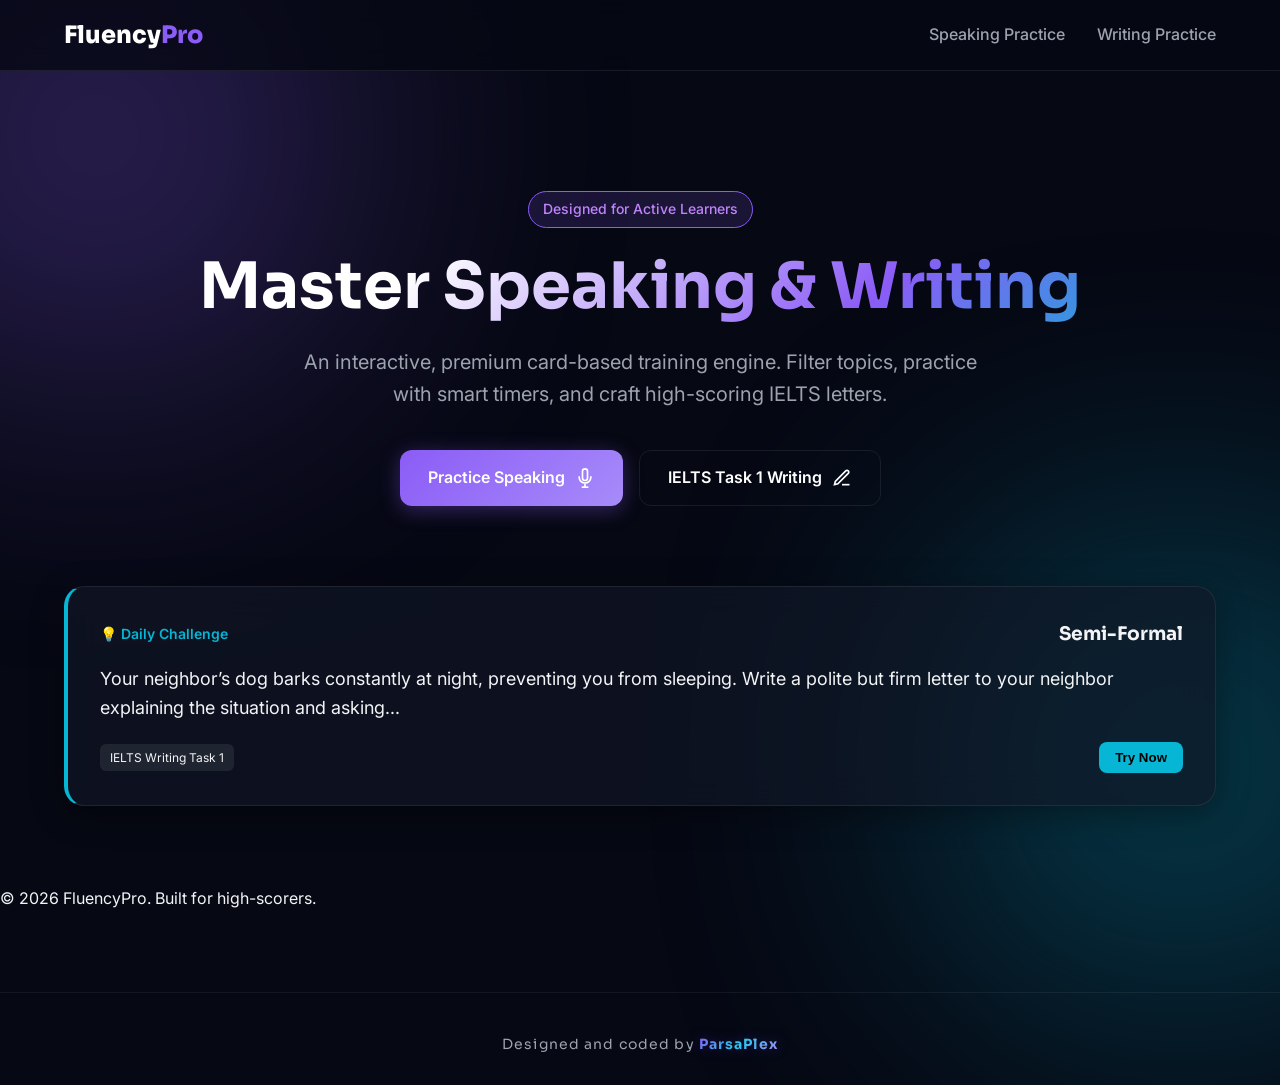
==== index.html @ 59a830e0 "Update index.html" ====
<!DOCTYPE html>
<html lang="en">
<head>
    <meta charset="UTF-8">
    <meta name="viewport" content="width=device-width, initial-scale=1.0">
    <meta name="description" content="Premium Speaking and Writing Practice platform for English learners.">
    <title>FluencyPro | Elevate Your English</title>
    
    <!-- CSS Link -->
    <link rel="stylesheet" href="css/style.css">
    
    <!-- Fonts Preload & Load for Performance (Lighthouse) -->
    <link rel="preconnect" href="https://fonts.googleapis.com">
    <link rel="preconnect" href="https://fonts.gstatic.com" crossorigin>
    <link href="https://fonts.googleapis.com/css2?family=Inter:wght@400;500;600&family=Sora:wght@600;700;800&display=swap" rel="stylesheet">
</head>
<body class="bg-galaxy">

    <!-- Global Glowing Accents for Visual Depth -->
    <div class="glow-orb orb-1"></div>
    <div class="glow-orb orb-2"></div>

    <header class="navbar">
        <div class="nav-container">
            <a href="index.html" class="logo">Fluency<span>Pro</span></a>
            <nav class="nav-links">
                <a href="speaking.html" class="nav-link">Speaking Practice</a>
                <a href="writing.html" class="nav-link">Writing Practice</a>
            </nav>
        </div>
    </header>

    <main class="hero-section">
        <div class="container text-center">
            <span class="badge">Designed for Active Learners</span>
            <h1 class="hero-title animate-gradient">Master Speaking & Writing</h1>
            <p class="hero-subtitle">
                An interactive, premium card-based training engine. Filter topics, practice with smart timers, and craft high-scoring IELTS letters.
            </p>
            
            <div class="hero-actions">
                <a href="speaking.html" class="btn btn-primary">
                    <span>Practice Speaking</span>
                    <svg width="20" height="20" viewBox="0 0 24 24" fill="none" stroke="currentColor" stroke-width="2"><path d="M12 1a3 3 0 0 0-3 3v8a3 3 0 0 0 6 0V4a3 3 0 0 0-3-3z"/><path d="M19 10v1a7 7 0 0 1-14 0v-1"/><line x1="12" y1="19" x2="12" y2="23"/><line x1="8" y1="23" x2="16" y2="23"/></svg>
                </a>
                <a href="writing.html" class="btn btn-secondary">
                    <span>IELTS Task 1 Writing</span>
                    <svg width="20" height="20" viewBox="0 0 24 24" fill="none" stroke="currentColor" stroke-width="2"><path d="M12 20h9"/><path d="M16.5 3.5a2.121 2.121 0 0 1 3 3L7 19l-4 1 1-4L16.5 3.5z"/></svg>
                </a>
            </div>
        </div>
    </main>

    <!-- Daily Interactive Widget -->
    <section class="container daily-widget-container">
        <div class="glass-card daily-challenge">
            <div class="daily-header">
                <div class="daily-badge">💡 Daily Challenge</div>
                <h3 id="daily-title">Generating your challenge...</h3>
            </div>
            <p id="daily-prompt" class="daily-text">Loading the prompt of the day...</p>
            <div class="daily-footer">
                <span id="daily-type" class="badge-type">Type</span>
                <button id="daily-btn" class="btn-sm">Try Now</button>
            </div>
        </div>
    </section>

    <footer class="footer">
        <p>&copy; 2026 FluencyPro. Built for high-scorers.</p>
    </footer>

    <!-- Script for Daily Challenge on Home -->
    <script src="js/data.js"></script>
    <script>
        document.addEventListener('DOMContentLoaded', () => {
            const speakingPrompts = practiceData.speaking;
            const writingPrompts = practiceData.writing;
            const allPrompts = [
                ...speakingPrompts.map(p => ({...p, target: 'speaking.html', label: 'Speaking Practice'})),
                ...writingPrompts.map(p => ({...p, target: 'writing.html', label: 'IELTS Writing Task 1', topic: p.type, prompt: p.situation}))
            ];
            
            // Deterministic random based on current date
            const dayIndex = new Date().getDate() % allPrompts.length;
            const daily = allPrompts[dayIndex];
            
            document.getElementById('daily-title').textContent = daily.topic;
            document.getElementById('daily-prompt').textContent = daily.prompt.substring(0, 160) + '...';
            document.getElementById('daily-type').textContent = daily.label;
            
                   document.getElementById('daily-btn').addEventListener('click', () => {
                window.location.href = daily.target;
            });
        });
    </script>

   <footer class="site-footer">
    <div class="footer-content">
        <div class="footer-divider"></div>
        <p class="footer-credit">
            Designed and coded by <span class="premium-name">ParsaPlex</span>
        </div>
    </div>
</footer>
</body>
</html>
---- css/style.css ----
/* --- Core Reset & Variables --- */
:root {
    --bg-main: #060813;
    --card-bg: rgba(17, 24, 39, 0.65);
    --border-glass: rgba(255, 255, 255, 0.08);
    --primary: #8b5cf6;
    --primary-glow: rgba(139, 92, 246, 0.35);
    --secondary: #06b6d4;
    --secondary-glow: rgba(6, 182, 212, 0.35);
    --text-main: #f3f4f6;
    --text-muted: #9ca3af;
    --green: #10b981;
    --red: #ef4444;
    --transition: all 0.3s cubic-bezier(0.4, 0, 0.2, 1);
}

* {
    box-sizing: border-box;
    margin: 0;
    padding: 0;
}

body {
    background-color: var(--bg-main);
    color: var(--text-main);
    font-family: 'Inter', sans-serif;
    line-height: 1.6;
    overflow-x: hidden;
}

/* --- Galaxy Ambient Lights --- */
.bg-galaxy {
    position: relative;
    min-height: 100vh;
}

.glow-orb {
    position: fixed;
    border-radius: 50%;
    filter: blur(140px);
    z-index: -1;
    pointer-events: none;
    opacity: 0.4;
}

.orb-1 {
    width: 450px;
    height: 450px;
    background: var(--primary);
    top: -10%;
    left: -10%;
}

.orb-2 {
    width: 450px;
    height: 450px;
    background: var(--secondary);
    bottom: -10%;
    right: -10%;
}

/* --- Typography Helpers --- */
h1, h2, h3, h4 {
    font-family: 'Sora', sans-serif;
    font-weight: 700;
}

.animate-gradient {
    background: linear-gradient(135deg, #fff 30%, var(--primary) 70%, var(--secondary) 100%);
    -webkit-background-clip: text;
    -webkit-text-fill-color: transparent;
    background-clip: text;
}

/* --- Glassmorphism UI --- */
.glass-card {
    background: var(--card-bg);
    backdrop-filter: blur(16px);
    -webkit-backdrop-filter: blur(16px);
    border: 1px solid var(--border-glass);
    border-radius: 20px;
    box-shadow: 0 8px 32px 0 rgba(0, 0, 0, 0.37);
}

.container {
    max-width: 1200px;
    margin: 0 auto;
    padding: 0 24px;
}

/* --- Navigation Bar --- */
.navbar {
    background: rgba(6, 8, 19, 0.8);
    backdrop-filter: blur(12px);
    border-bottom: 1px solid var(--border-glass);
    position: sticky;
    top: 0;
    z-index: 100;
}

.nav-container {
    display: flex;
    justify-content: space-between;
    align-items: center;
    max-width: 1200px;
    margin: 0 auto;
    padding: 16px 24px;
}

.logo {
    font-family: 'Sora', sans-serif;
    font-size: 24px;
    font-weight: 800;
    text-decoration: none;
    color: #fff;
}

.logo span {
    color: var(--primary);
}

.nav-links a {
    text-decoration: none;
    color: var(--text-muted);
    margin-left: 28px;
    font-weight: 500;
    transition: var(--transition);
}

.nav-links a:hover, .nav-links a.active {
    color: #fff;
    text-shadow: 0 0 10px var(--primary-glow);
}

/* --- Hero Section --- */
.hero-section {
    padding: 120px 0 80px 0;
    text-align: center;
}

.badge {
    background: rgba(139, 92, 246, 0.15);
    border: 1px solid var(--primary);
    color: #c084fc;
    padding: 6px 14px;
    border-radius: 99px;
    font-size: 14px;
    font-weight: 500;
    display: inline-block;
    margin-bottom: 24px;
}

.hero-title {
    font-size: 64px;
    line-height: 1.1;
    margin-bottom: 24px;
}

.hero-subtitle {
    font-size: 20px;
    color: var(--text-muted);
    max-width: 700px;
    margin: 0 auto 40px auto;
}

.hero-actions {
    display: flex;
    gap: 16px;
    justify-content: center;
}

/* --- Buttons --- */
.btn {
    display: inline-flex;
    align-items: center;
    gap: 10px;
    padding: 14px 28px;
    border-radius: 12px;
    font-weight: 600;
    text-decoration: none;
    cursor: pointer;
    transition: var(--transition);
}

.btn-primary {
    background: linear-gradient(135deg, var(--primary), #a78bfa);
    color: #fff;
    box-shadow: 0 4px 20px var(--primary-glow);
}

.btn-primary:hover {
    transform: translateY(-2px);
    box-shadow: 0 6px 24px var(--primary-glow);
}

.btn-secondary {
    background: transparent;
    color: #fff;
    border: 1px solid var(--border-glass);
}

.btn-secondary:hover {
    background: rgba(255, 255, 255, 0.05);
    transform: translateY(-2px);
}

/* --- Daily Widget --- */
.daily-widget-container {
    margin-bottom: 80px;
}

.daily-challenge {
    padding: 32px;
    border-left: 4px solid var(--secondary);
}

.daily-header {
    display: flex;
    justify-content: space-between;
    align-items: center;
    margin-bottom: 16px;
}

.daily-badge {
    font-size: 14px;
    color: var(--secondary);
    font-weight: 600;
}

.daily-text {
    font-size: 18px;
    margin-bottom: 20px;
}

.daily-footer {
    display: flex;
    justify-content: space-between;
    align-items: center;
}

.badge-type {
    background: rgba(255, 255, 255, 0.08);
    padding: 4px 10px;
    border-radius: 6px;
    font-size: 12px;
}

.btn-sm {
    background: var(--secondary);
    border: none;
    color: #000;
    font-weight: 600;
    padding: 8px 16px;
    border-radius: 8px;
    cursor: pointer;
    transition: var(--transition);
}

.btn-sm:hover {
    opacity: 0.9;
}

/* --- Inner Page Header --- */
.page-header {
    margin-top: 40px;
    margin-bottom: 32px;
}

.page-header h1 {
    font-size: 36px;
    margin-bottom: 8px;
}

.page-header p {
    color: var(--text-muted);
}

/* --- Interactive Filter Panel --- */
.filter-panel {
    display: flex;
    justify-content: space-between;
    gap: 16px;
    padding: 16px 24px;
    margin-bottom: 32px;
}

.search-box {
    flex-grow: 1;
}

.search-box input {
    width: 100%;
    background: rgba(255, 255, 255, 0.05);
    border: 1px solid var(--border-glass);
    padding: 12px 16px;
    border-radius: 10px;
    color: #fff;
    font-size: 15px;
    outline: none;
    transition: var(--transition);
}

.search-box input:focus {
    border-color: var(--primary);
    box-shadow: 0 0 10px var(--primary-glow);
}

.filter-selectors {
    display: flex;
    gap: 12px;
}

.filter-panel select, .filter-selectors select {
    background: rgba(255, 255, 255, 0.05);
    border: 1px solid var(--border-glass);
    color: #fff;
    padding: 12px 16px;
    border-radius: 10px;
    outline: none;
    cursor: pointer;
    font-size: 15px;
}

/* --- Practice Cards Grid & Wow Interactions --- */
.cards-grid {
    display: grid;
    grid-template-columns: repeat(auto-fill, minmax(320px, 1fr));
    gap: 24px;
    padding-bottom: 60px;
}

.practice-card {
    position: relative;
    padding: 24px;
    cursor: pointer;
    transition: var(--transition);
    overflow: hidden;
}

.practice-card::before {
    content: '';
    position: absolute;
    top: 0; left: 0; width: 100%; height: 100%;
    background: linear-gradient(135deg, var(--primary-glow), transparent);
    opacity: 0;
    transition: var(--transition);
}

.practice-card:hover {
    transform: translateY(-6px);
    border-color: rgba(139, 92, 246, 0.4);
    box-shadow: 0 12px 40px rgba(139, 92, 246, 0.15);
}

.practice-card:hover::before {
    opacity: 1;
}

.card-header {
    display: flex;
    justify-content: space-between;
    align-items: center;
    margin-bottom: 16px;
    position: relative;
    z-index: 2;
}

.card-topic {
    font-size: 13px;
    font-weight: 600;
    color: var(--secondary);
    letter-spacing: 0.05em;
    text-transform: uppercase;
}

.card-level {
    font-size: 12px;
    background: rgba(255, 255, 255, 0.08);
    padding: 2px 8px;
    border-radius: 4px;
    color: var(--text-muted);
}

.practice-card h3 {
    font-size: 20px;
    margin-bottom: 12px;
    position: relative;
    z-index: 2;
}

.practice-card p {
    color: var(--text-muted);
    font-size: 14px;
    line-height: 1.6;
    position: relative;
    z-index: 2;
}

/* --- Modal Overlay & Content --- */
.modal-overlay {
    position: fixed;
    top: 0; left: 0; width: 100%; height: 100%;
    background: rgba(3, 4, 10, 0.85);
    backdrop-filter: blur(8px);
    z-index: 1000;
    display: flex;
    justify-content: center;
    align-items: center;
    opacity: 0;
    pointer-events: none;
    transition: opacity 0.3s ease;
}

.modal-overlay.active {
    opacity: 1;
    pointer-events: auto;
}

.modal-content {
    width: 90%;
    max-width: 720px;
    padding: 40px;
    position: relative;
    transform: translateY(20px);
    transition: transform 0.3s ease;
}

.modal-overlay.active .modal-content {
    transform: translateY(0);
}

.modal-close-btn {
    position: absolute;
    top: 20px; right: 20px;
    background: none;
    border: none;
    color: var(--text-muted);
    font-size: 32px;
    cursor: pointer;
    transition: var(--transition);
}

.modal-close-btn:hover {
    color: #fff;
}

.modal-badge {
    display: inline-block;
    color: var(--secondary);
    font-weight: 600;
    text-transform: uppercase;
    font-size: 12px;
    margin-bottom: 8px;
}

.modal-content h2 {
    font-size: 28px;
    margin-bottom: 24px;
}

.prompt-highlight {
    background: rgba(255, 255, 255, 0.03);
    border: 1px solid var(--border-glass);
    padding: 16px;
    border-radius: 12px;
    margin-bottom: 24px;
    font-size: 16px;
}

.modal-grid-info {
    display: grid;
    grid-template-columns: 1.2fr 0.8fr;
    gap: 24px;
}

.vocab-list {
    list-style: none;
    margin-top: 12px;
}

.vocab-list li {
    padding: 6px 0;
    border-bottom: 1px solid rgba(255, 255, 255, 0.04);
    font-size: 14px;
    color: var(--text-muted);
}

/* --- Speech Timer Widget --- */
.timer-widget {
    background: rgba(0, 0, 0, 0.2);
    border: 1px solid var(--border-glass);
    border-radius: 14px;
    padding: 20px;
    text-align: center;
}

.timer-display {
    font-size: 36px;
    font-weight: 700;
    color: #fff;
    margin: 16px 0 8px 0;
}

.timer-progress-bar {
    width: 100%;
    height: 6px;
    background: rgba(255, 255, 255, 0.08);
    border-radius: 3px;
    overflow: hidden;
    margin-bottom: 20px;
}

.timer-progress {
    width: 100%;
    height: 100%;
    background: var(--primary);
    transition: width 1s linear;
}

.timer-controls {
    display: flex;
    gap: 10px;
}

.btn-timer {
    flex-grow: 1;
    background: var(--primary);
    border: none;
    color: #fff;
    padding: 10px;
    border-radius: 8px;
    font-weight: 600;
    cursor: pointer;
    transition: var(--transition);
}

.btn-timer:hover {
    opacity: 0.9;
}

.btn-timer.sec {
    background: rgba(255, 255, 255, 0.08);
}

/* --- Writing Layout Simulator --- */
.writing-layout {
    display: grid;
    grid-template-columns: 350px 1fr;
    gap: 32px;
    margin-top: 24px;
}

.prompts-list {
    display: flex;
    flex-direction: column;
    gap: 12px;
    margin-top: 16px;
}

.prompt-list-item {
    padding: 16px;
    cursor: pointer;
    transition: var(--transition);
}

.prompt-list-item:hover, .prompt-list-item.active {
    border-color: var(--primary);
    background: rgba(139, 92, 246, 0.08);
}

.prompt-list-item h4 {
    font-size: 15px;
    margin-bottom: 4px;
}

.prompt-list-item span {
    font-size: 11px;
    color: var(--secondary);
    text-transform: uppercase;
}

.writing-workspace {
    padding: 32px;
    display: flex;
    flex-direction: column;
    gap: 20px;
}

.workspace-header {
    display: flex;
    justify-content: space-between;
    align-items: center;
}

.writing-timer {
    display: flex;
    align-items: center;
    gap: 10px;
    font-size: 20px;
    font-weight: 600;
}

#writingTimerDisplay {
    background: rgba(255, 255, 255, 0.08);
    padding: 4px 12px;
    border-radius: 6px;
}

.prompt-detail-box {
    background: rgba(255, 255, 255, 0.02);
    border: 1px solid var(--border-glass);
    padding: 20px;
    border-radius: 12px;
}

.text-editor-container {
    display: flex;
    flex-direction: column;
    gap: 16px;
}

#writingTextarea {
    width: 100%;
    height: 350px;
    background: rgba(0, 0, 0, 0.2);
    border: 1px solid var(--border-glass);
    border-radius: 12px;
    padding: 20px;
    color: #fff;
    font-family: inherit;
    font-size: 16px;
    line-height: 1.7;
    resize: none;
    outline: none;
    transition: var(--transition);
}

#writingTextarea:focus {
    border-color: var(--primary);
    box-shadow: 0 0 15px rgba(139, 92, 246, 0.15);
}

.editor-stats {
    display: flex;
    justify-content: space-between;
    align-items: center;
}

.stat-pill {
    background: rgba(255, 255, 255, 0.05);
    padding: 6px 14px;
    border-radius: 6px;
    font-size: 14px;
}

/* --- Responsive Adaptability --- */
@media (max-width: 968px) {
    .writing-layout {
        grid-template-columns: 1fr;
    }
    .modal-grid-info {
        grid-template-columns: 1fr;
    }
}

@media (max-width: 768px) {
    .hero-title {
        font-size: 42px;
    }
    .navbar .nav-container {
        padding: 16px;
    }
    .filter-panel {
        flex-direction: column;
    }
}
/* --- Footer --- */

.site-footer {
    text-align: center;
    padding: 40px 20px 30px;
    margin-top: 80px;
    border-top: 1px solid rgba(255,255,255,0.06);
}

.footer-credit {
    font-family: 'Sora', sans-serif;
    font-size: 14px;
    letter-spacing: 0.08em;
    color: #9ca3af;
}

.footer-credit span {

    background: linear-gradient(
        135deg,
        #8b5cf6,
        #22d3ee,
        #a78bfa
    );

    -webkit-background-clip: text;
    -webkit-text-fill-color: transparent;
    background-clip: text;

    font-weight: 700;
    text-shadow: 0 0 14px rgba(139,92,246,0.35);
}
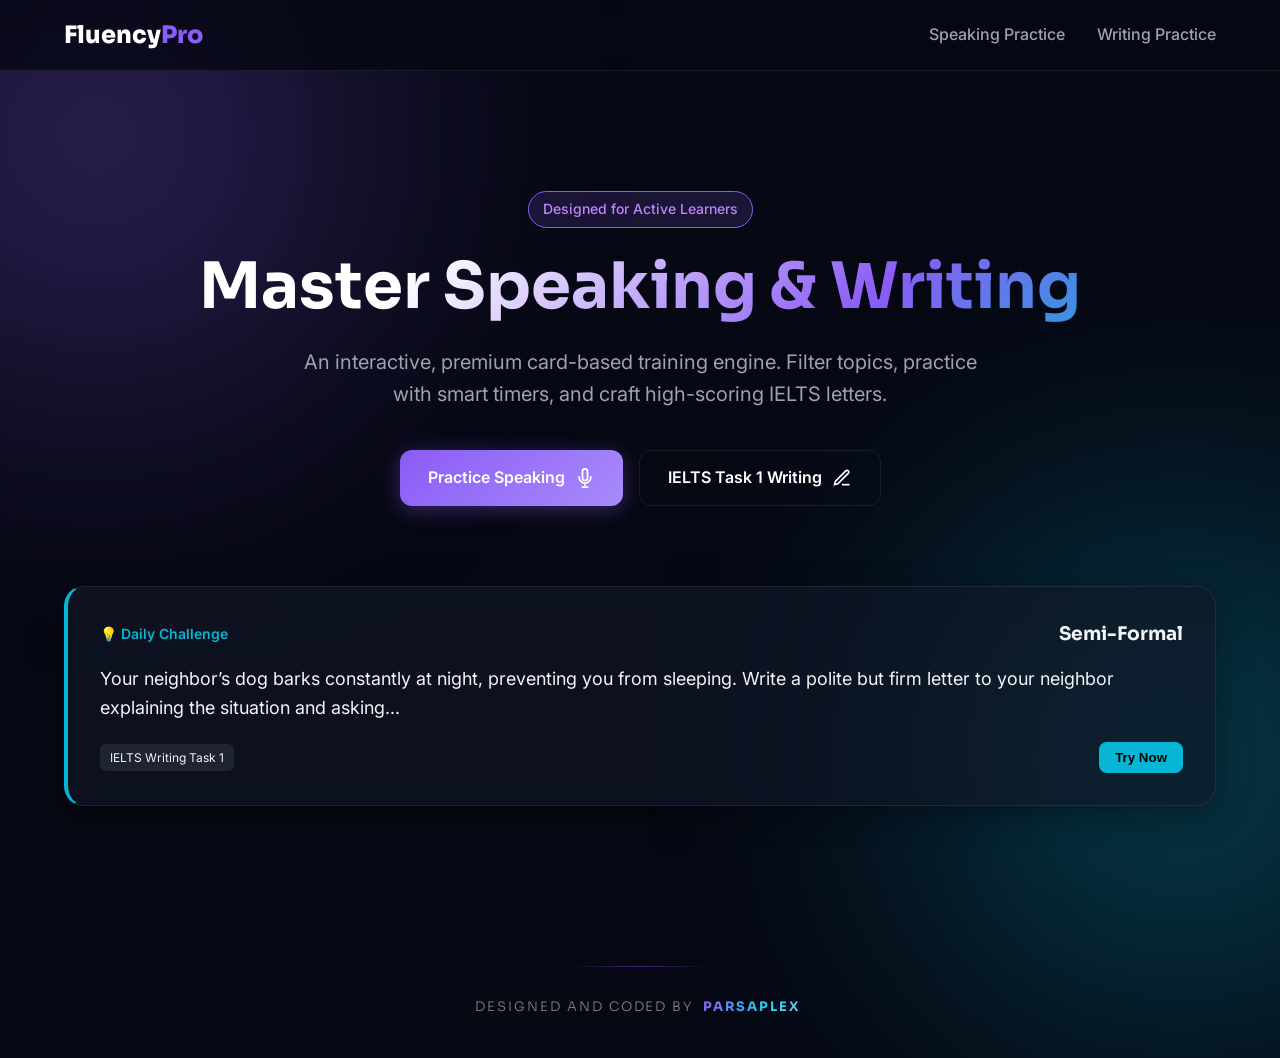
==== commit f98ace77: "Update index.html" ====
--- a/index.html
+++ b/index.html
@@ -66,10 +66,6 @@
         </div>
     </section>
 
-    <footer class="footer">
-        <p>&copy; 2026 FluencyPro. Built for high-scorers.</p>
-    </footer>
-
     <!-- Script for Daily Challenge on Home -->
     <script src="js/data.js"></script>
     <script>
--- a/css/style.css
+++ b/css/style.css
@@ -674,35 +674,92 @@
         flex-direction: column;
     }
 }
-/* --- Footer --- */
-
+
+/* --- Ultra-Premium Footer By ParsaPlex --- */
 .site-footer {
-    text-align: center;
-    padding: 40px 20px 30px;
-    margin-top: 80px;
-    border-top: 1px solid rgba(255,255,255,0.06);
+    width: 100%;
+    padding: 60px 20px 40px;
+    margin-top: 100px;
+    position: relative;
+    overflow: hidden;
+}
+
+.footer-content {
+    max-width: 1200px;
+    margin: 0 auto;
+    display: flex;
+    flex-direction: column;
+    align-items: center;
+    gap: 20px;
+}
+
+
+.footer-divider {
+    width: 150px;
+    height: 1px;
+    background: linear-gradient(90deg, transparent, rgba(124, 58, 237, 0.5), transparent);
+    margin-bottom: 10px;
 }
 
 .footer-credit {
     font-family: 'Sora', sans-serif;
-    font-size: 14px;
-    letter-spacing: 0.08em;
-    color: #9ca3af;
-}
-
-.footer-credit span {
-
+    font-size: 13px;
+    font-weight: 300;
+    letter-spacing: 0.15em;
+    text-transform: uppercase;
+    color: rgba(255, 255, 255, 0.5);
+    transition: all 0.4s ease;
+    cursor: default;
+}
+
+
+.premium-name {
+    font-weight: 700;
+    position: relative;
+    display: inline-block;
+    padding: 0 5px;
+    /* گرادینت متحرک روی متن */
     background: linear-gradient(
-        135deg,
-        #8b5cf6,
-        #22d3ee,
-        #a78bfa
+        to right, 
+        #8b5cf6, 
+        #22d3ee, 
+        #d8b4fe, 
+        #8b5cf6
     );
-
+    background-size: 200% auto;
     -webkit-background-clip: text;
     -webkit-text-fill-color: transparent;
-    background-clip: text;
-
-    font-weight: 700;
-    text-shadow: 0 0 14px rgba(139,92,246,0.35);
-}
+    animation: shineText 3s linear infinite;
+}
+
+
+.premium-name::after {
+    content: '';
+    position: absolute;
+    bottom: -2px;
+    left: 0;
+    width: 100%;
+    height: 1px;
+    background: linear-gradient(90deg, #8b5cf6, #22d3ee);
+    box-shadow: 0 0 15px rgba(34, 211, 238, 0.8);
+    transform: scaleX(0);
+    transform-origin: right;
+    transition: transform 0.5s cubic-bezier(0.19, 1, 0.22, 1);
+}
+
+
+.footer-credit:hover {
+    color: rgba(255, 255, 255, 0.9);
+}
+
+.footer-credit:hover .premium-name::after {
+    transform: scaleX(1);
+    transform-origin: left;
+}
+
+
+@keyframes shineText {
+    to {
+        background-position: 200% center;
+    }
+}
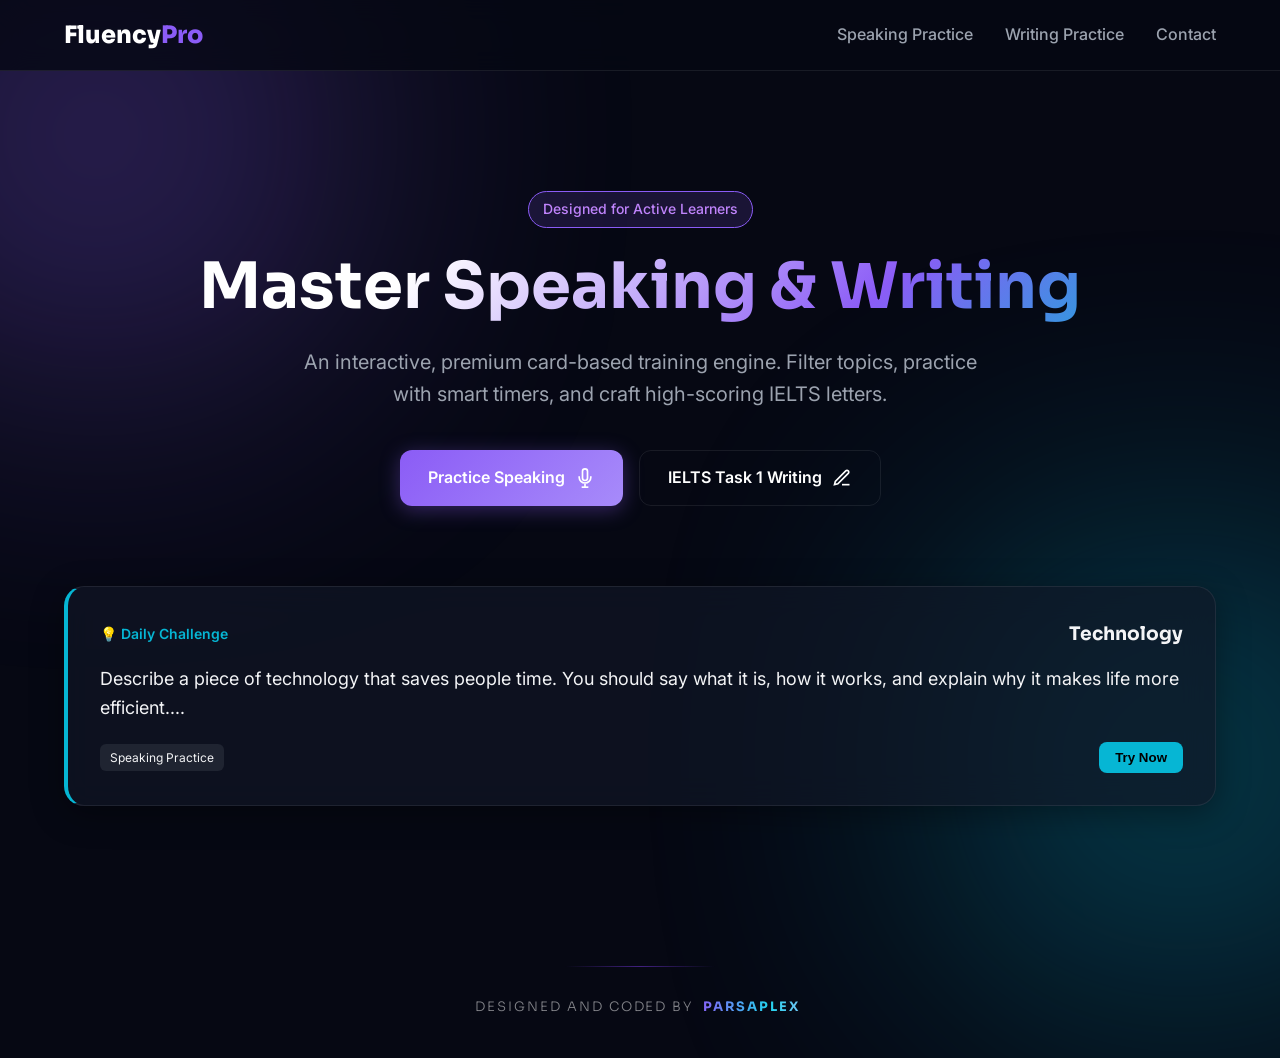
==== commit 5c2dfcfa: "Update index.html" ====
--- a/index.html
+++ b/index.html
@@ -26,6 +26,7 @@
             <nav class="nav-links">
                 <a href="speaking.html" class="nav-link">Speaking Practice</a>
                 <a href="writing.html" class="nav-link">Writing Practice</a>
+                <a href="https://t.me/ParsaPlex" target="_blank" class="contact-btn">Contact</a>
             </nav>
         </div>
     </header>
--- a/css/style.css
+++ b/css/style.css
@@ -652,6 +652,44 @@
     border-radius: 6px;
     font-size: 14px;
 }
+
+
+
+/* =========================================
+   PARSA'S MODERN FILTERS (PREMIUM LOOK)
+   ========================================= */
+
+.filter-panel select,
+.filter-selectors select {
+
+    background: rgba(255,255,255,0.05);
+    border: 1px solid var(--border-glass);
+    color: #ffffff;
+    padding: 12px 18px;
+    border-radius: 10px;
+    outline: none;
+    cursor: pointer;
+    font-size: 15px;
+
+    appearance: none;
+    -webkit-appearance: none;
+
+    background-image: url("data:image/svg+xml,%3Csvg xmlns='http://www.w3.org/2000/svg' fill='none' viewBox='0 0 24 24' stroke='%2306b6d4'%3E%3Cpath stroke-linecap='round' stroke-linejoin='round' stroke-width='2' d='M19 9l-7 7-7-7'%3E%3C/path%3E%3C/svg%3E");
+
+    background-repeat: no-repeat;
+    background-position: right 12px center;
+    background-size: 16px;
+
+    padding-right: 40px;
+}
+
+/* dropdown options */
+.filter-panel select option,
+.filter-selectors select option {
+    background: #0b1020;
+    color: #ffffff;
+}
+
 
 /* --- Responsive Adaptability --- */
 @media (max-width: 968px) {
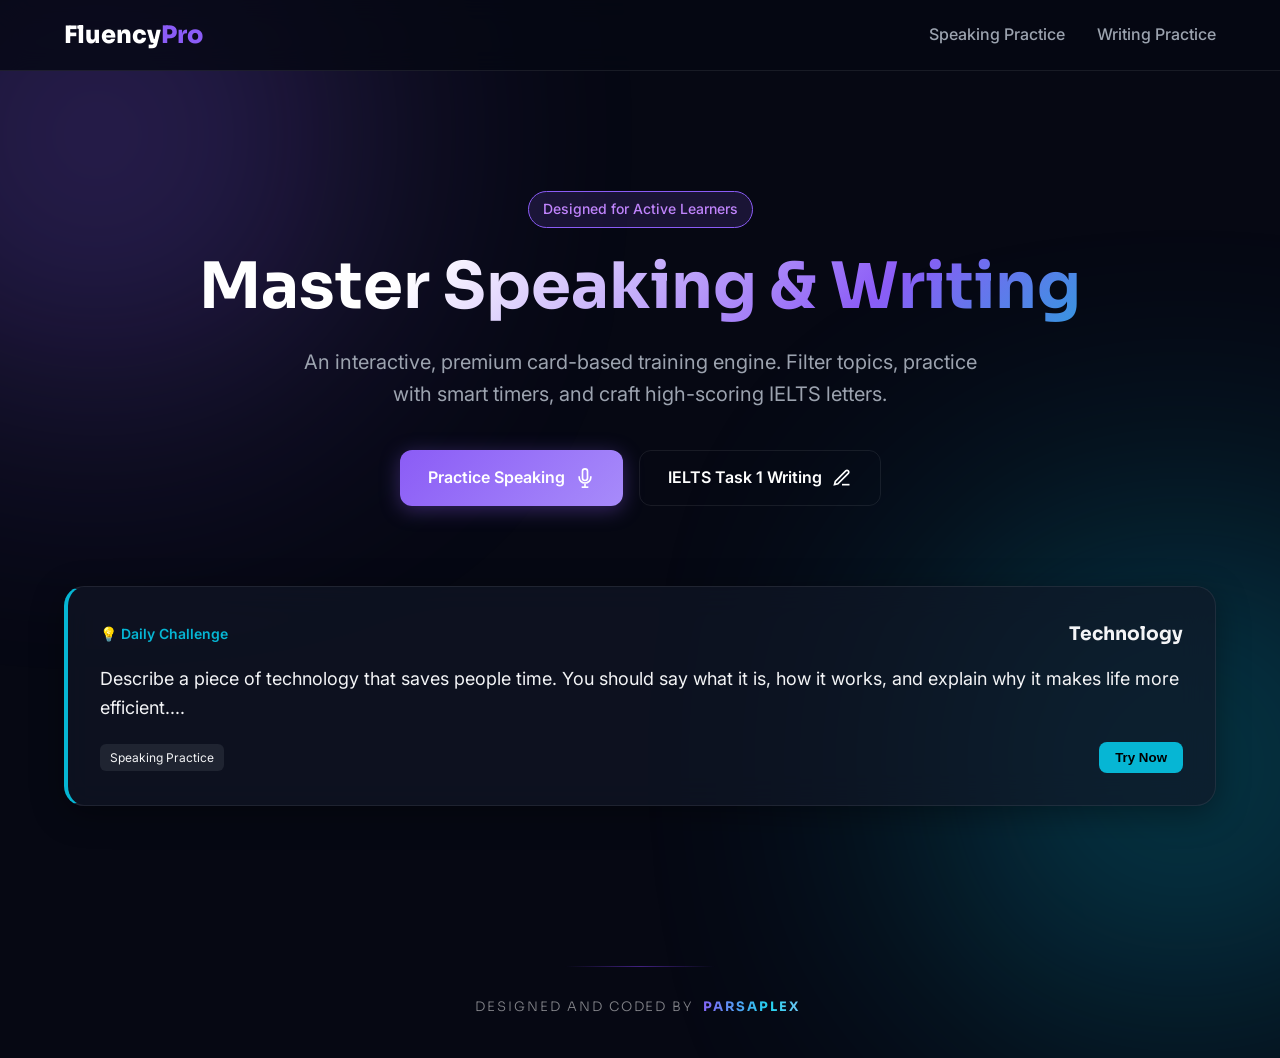
==== commit 9ba8e805: "Update index.html" ====
--- a/index.html
+++ b/index.html
@@ -26,7 +26,6 @@
             <nav class="nav-links">
                 <a href="speaking.html" class="nav-link">Speaking Practice</a>
                 <a href="writing.html" class="nav-link">Writing Practice</a>
-                <a href="https://t.me/ParsaPlex" target="_blank" class="contact-btn">Contact</a>
             </nav>
         </div>
     </header>
--- a/css/style.css
+++ b/css/style.css
@@ -795,6 +795,27 @@
     transform-origin: left;
 }
 
+/* Contact Button */
+.contact-btn {
+    display: inline-flex;
+    align-items: center;
+    justify-content: center;
+    padding: 10px 18px;
+    border-radius: 999px;
+    background: linear-gradient(135deg, #229ED9, #0088cc);
+    color: #ffffff !important;
+    text-decoration: none;
+    font-weight: 600;
+    font-size: 0.95rem;
+    transition: all 0.25s ease;
+    box-shadow: 0 8px 20px rgba(0, 136, 204, 0.25);
+}
+
+.contact-btn:hover {
+    transform: translateY(-2px);
+    box-shadow: 0 12px 28px rgba(0, 136, 204, 0.35);
+    background: linear-gradient(135deg, #2AABEE, #0088cc);
+}
 
 @keyframes shineText {
     to {
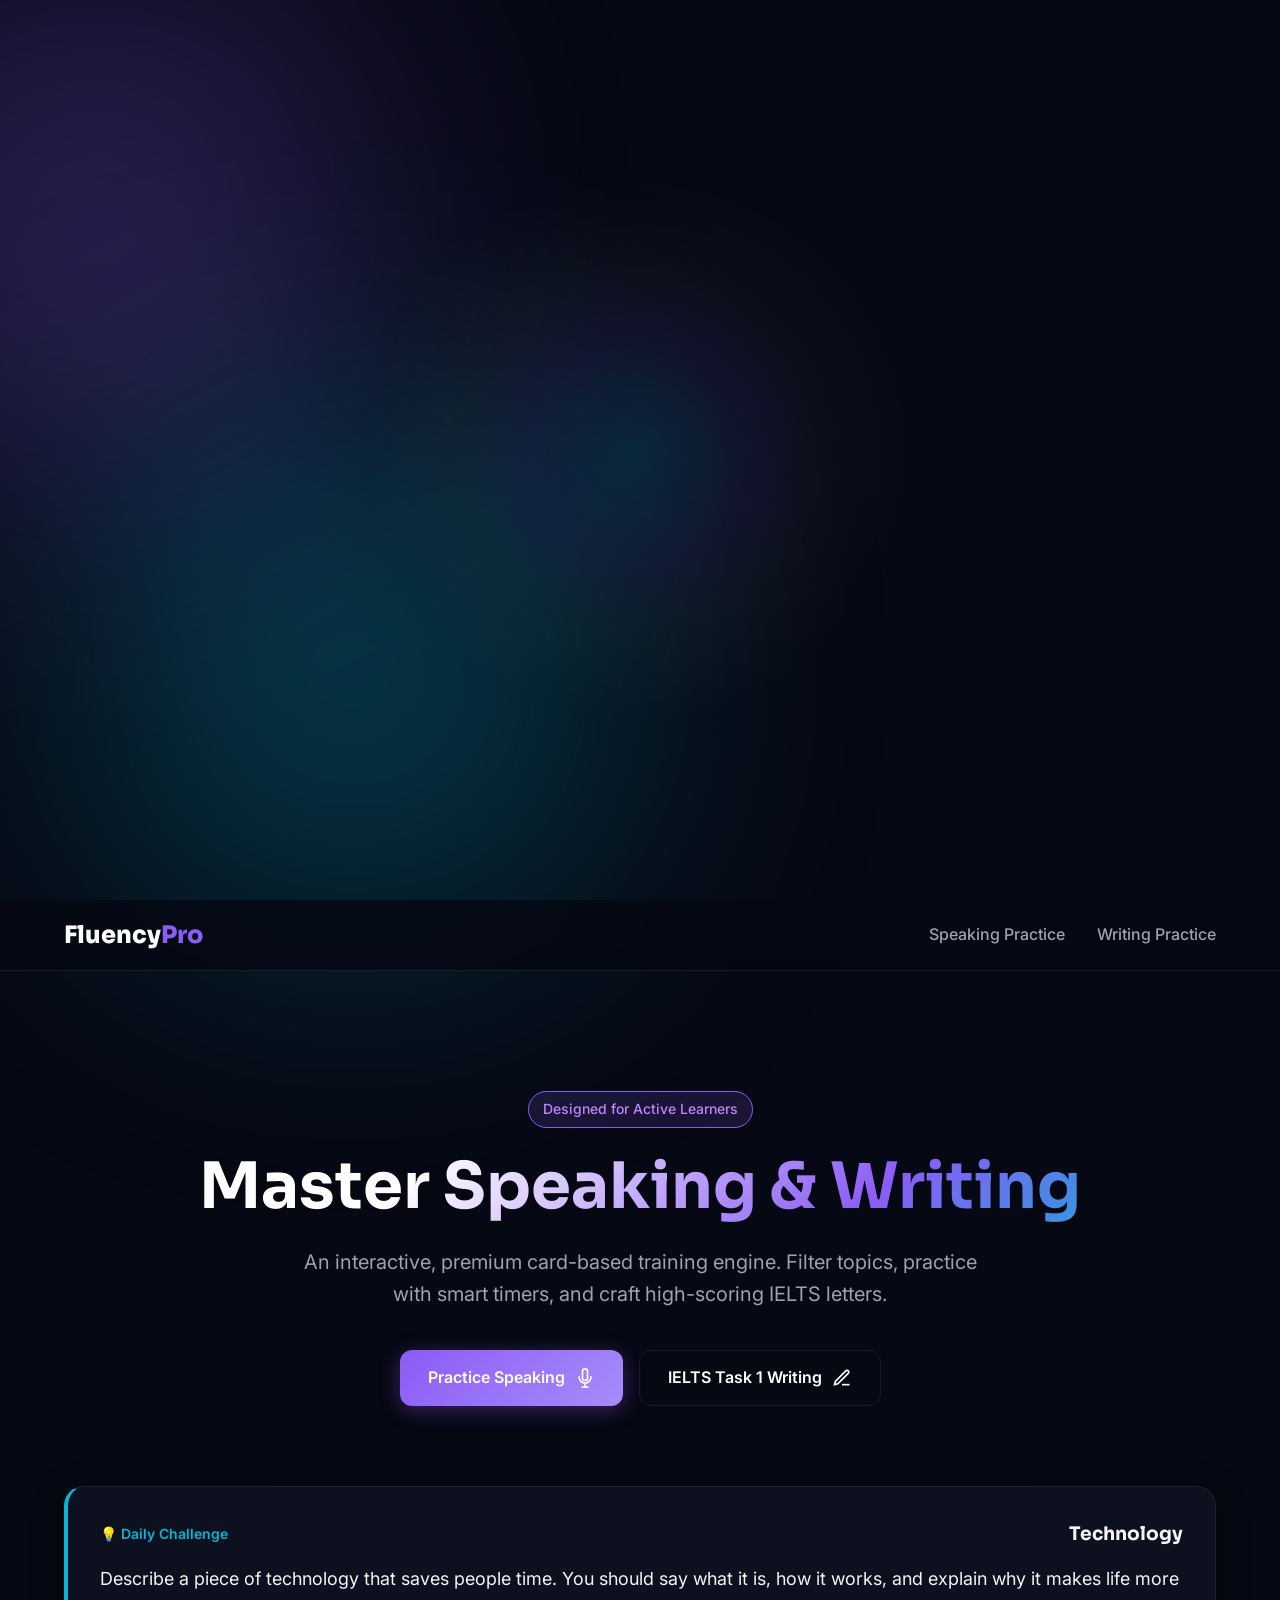
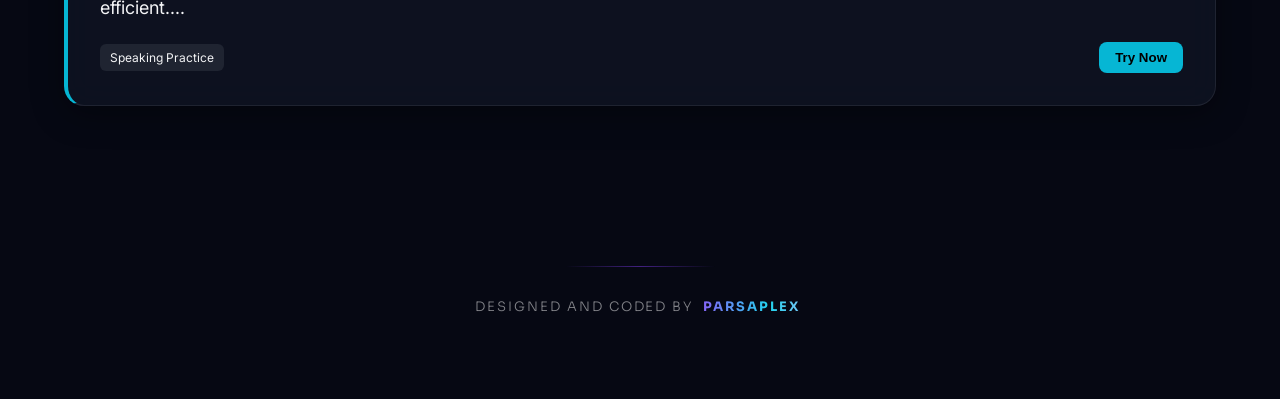
==== commit ffbf8997: "Update index.html" ====
--- a/index.html
+++ b/index.html
@@ -8,7 +8,8 @@
     
     <!-- CSS Link -->
     <link rel="stylesheet" href="css/style.css">
-    
+    <link rel="stylesheet" href="css/cursor-effect.css?v=1">
+
     <!-- Fonts Preload & Load for Performance (Lighthouse) -->
     <link rel="preconnect" href="https://fonts.googleapis.com">
     <link rel="preconnect" href="https://fonts.gstatic.com" crossorigin>
@@ -99,5 +100,6 @@
         </div>
     </div>
 </footer>
+<script src="js/cursor-effect.js?v=1"></script>
 </body>
 </html>
--- a/css/style.css
+++ b/css/style.css
@@ -795,28 +795,6 @@
     transform-origin: left;
 }
 
-/* Contact Button */
-.contact-btn {
-    display: inline-flex;
-    align-items: center;
-    justify-content: center;
-    padding: 10px 18px;
-    border-radius: 999px;
-    background: linear-gradient(135deg, #229ED9, #0088cc);
-    color: #ffffff !important;
-    text-decoration: none;
-    font-weight: 600;
-    font-size: 0.95rem;
-    transition: all 0.25s ease;
-    box-shadow: 0 8px 20px rgba(0, 136, 204, 0.25);
-}
-
-.contact-btn:hover {
-    transform: translateY(-2px);
-    box-shadow: 0 12px 28px rgba(0, 136, 204, 0.35);
-    background: linear-gradient(135deg, #2AABEE, #0088cc);
-}
-
 @keyframes shineText {
     to {
         background-position: 200% center;
--- a/css/cursor-effect.css
+++ b/css/cursor-effect.css
@@ -0,0 +1,139 @@
+/* ================================
+   FluentPrompt Cursor Gradient Effect
+   Safe removable visual enhancement
+================================ */
+
+/* فقط برای دستگاه‌هایی که موس واقعی دارند */
+@media (hover: hover) and (pointer: fine) {
+
+    :root {
+        --fp-cursor-x: 50%;
+        --fp-cursor-y: 50%;
+    }
+
+    body.fp-cursor-active {
+        cursor: none;
+    }
+
+    body.fp-cursor-active a,
+    body.fp-cursor-active button,
+    body.fp-cursor-active input,
+    body.fp-cursor-active textarea,
+    body.fp-cursor-active select,
+    body.fp-cursor-active [role="button"] {
+        cursor: none;
+    }
+
+    /* هاله‌ی گرادیانی روی بک‌گراند */
+    body.fp-cursor-active::before {
+        content: "";
+        position: fixed;
+        inset: 0;
+        z-index: 0;
+        pointer-events: none;
+
+        background:
+            radial-gradient(
+                circle 420px at var(--fp-cursor-x) var(--fp-cursor-y),
+                rgba(34, 158, 217, 0.18),
+                rgba(138, 92, 246, 0.10) 28%,
+                rgba(255, 255, 255, 0.035) 42%,
+                transparent 68%
+            );
+
+        opacity: 0.9;
+        transition: opacity 0.25s ease;
+    }
+
+    /* مطمئن می‌شویم محتوای سایت بالای افکت باشد */
+    body.fp-cursor-active > * {
+        position: relative;
+        z-index: 1;
+    }
+
+    /* نقطه اصلی کرسر */
+    .fp-cursor-dot {
+        position: fixed;
+        top: 0;
+        left: 0;
+        width: 7px;
+        height: 7px;
+        border-radius: 50%;
+        background: #ffffff;
+        pointer-events: none;
+        z-index: 99999;
+        transform: translate(-50%, -50%);
+        box-shadow:
+            0 0 10px rgba(255, 255, 255, 0.85),
+            0 0 20px rgba(34, 158, 217, 0.65);
+        opacity: 0;
+        transition:
+            opacity 0.2s ease,
+            width 0.18s ease,
+            height 0.18s ease,
+            background 0.18s ease;
+    }
+
+    /* حلقه نرم اطراف کرسر */
+    .fp-cursor-ring {
+        position: fixed;
+        top: 0;
+        left: 0;
+        width: 34px;
+        height: 34px;
+        border-radius: 50%;
+        pointer-events: none;
+        z-index: 99998;
+        transform: translate(-50%, -50%);
+        border: 1px solid rgba(255, 255, 255, 0.35);
+        box-shadow:
+            0 0 24px rgba(34, 158, 217, 0.22),
+            inset 0 0 18px rgba(255, 255, 255, 0.08);
+        backdrop-filter: blur(2px);
+        opacity: 0;
+        transition:
+            opacity 0.2s ease,
+            width 0.2s ease,
+            height 0.2s ease,
+            border-color 0.2s ease,
+            background 0.2s ease;
+    }
+
+    body.fp-cursor-visible .fp-cursor-dot,
+    body.fp-cursor-visible .fp-cursor-ring {
+        opacity: 1;
+    }
+
+    /* حالت وقتی روی لینک/دکمه می‌ری */
+    body.fp-cursor-hover .fp-cursor-dot {
+        width: 10px;
+        height: 10px;
+        background: #2AABEE;
+    }
+
+    body.fp-cursor-hover .fp-cursor-ring {
+        width: 48px;
+        height: 48px;
+        border-color: rgba(42, 171, 238, 0.55);
+        background: rgba(42, 171, 238, 0.06);
+    }
+
+    /* وقتی موس از صفحه خارج می‌شود */
+    body.fp-cursor-hidden .fp-cursor-dot,
+    body.fp-cursor-hidden .fp-cursor-ring {
+        opacity: 0;
+    }
+}
+
+/* احترام به کاربرانی که انیمیشن کمتر می‌خواهند */
+@media (prefers-reduced-motion: reduce) {
+    body.fp-cursor-active {
+        cursor: auto;
+    }
+
+    body.fp-cursor-active::before,
+    .fp-cursor-dot,
+    .fp-cursor-ring {
+        display: none !important;
+    }
+}
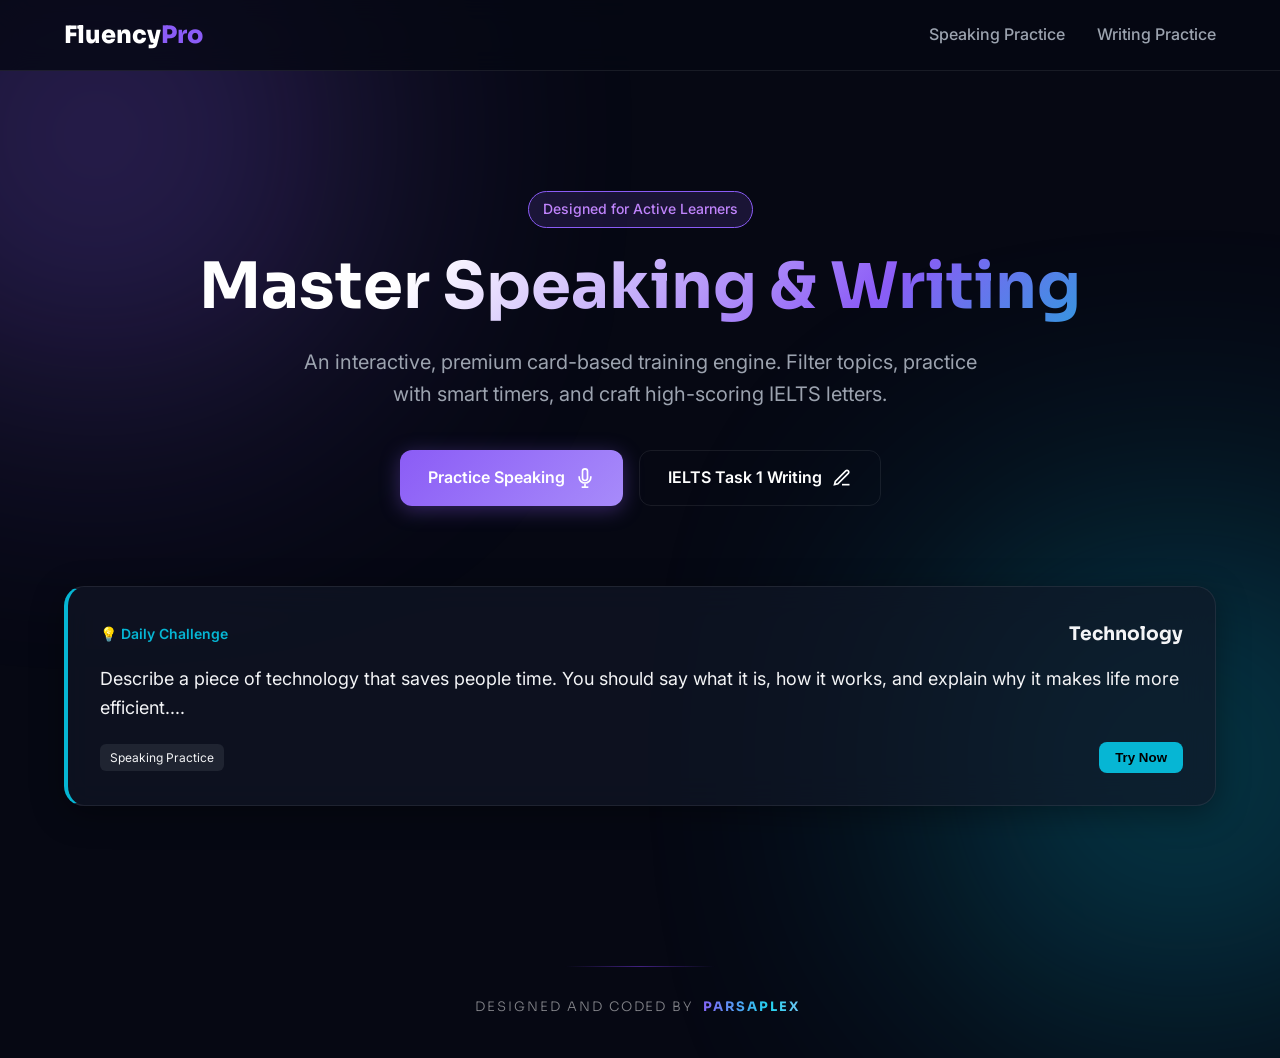
==== commit 260fa201: "Update index.html" ====
--- a/index.html
+++ b/index.html
@@ -8,7 +8,7 @@
     
     <!-- CSS Link -->
     <link rel="stylesheet" href="css/style.css">
-    <link rel="stylesheet" href="css/cursor-effect.css?v=1">
+   
 
     <!-- Fonts Preload & Load for Performance (Lighthouse) -->
     <link rel="preconnect" href="https://fonts.googleapis.com">
@@ -100,6 +100,5 @@
         </div>
     </div>
 </footer>
-<script src="js/cursor-effect.js?v=1"></script>
 </body>
 </html>
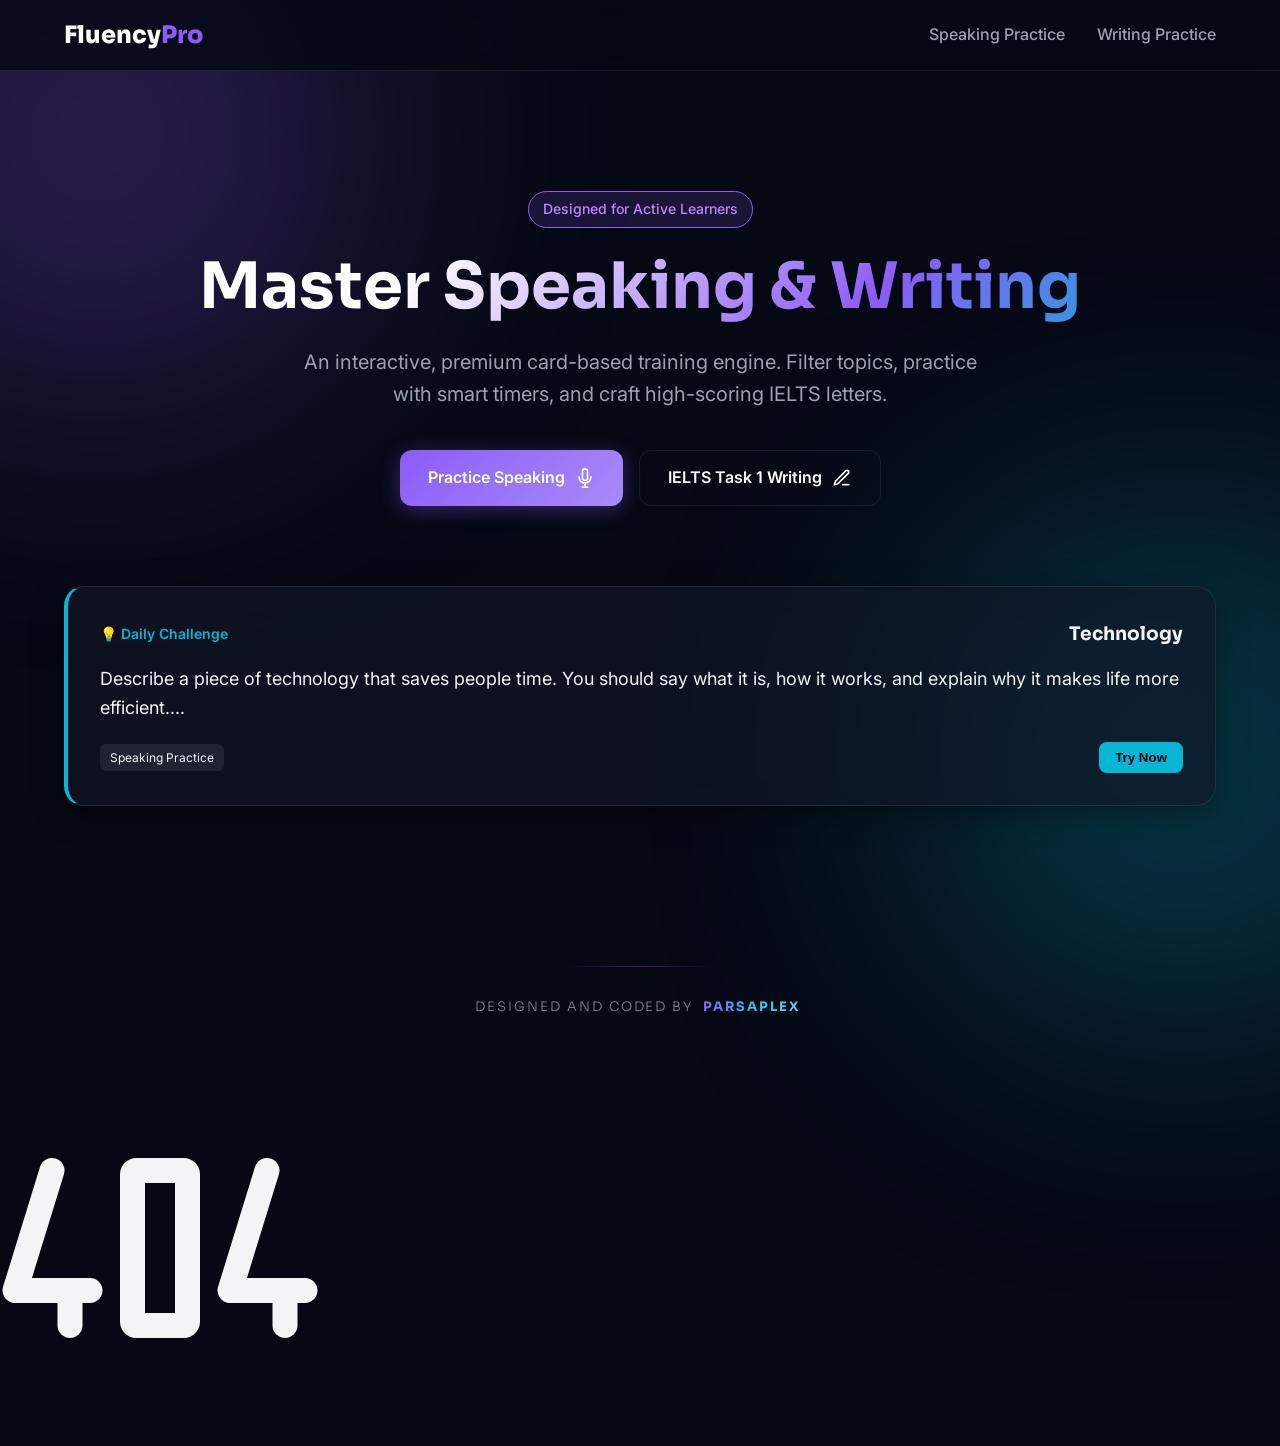
==== commit a1ba5513: "Update index.html" ====
--- a/index.html
+++ b/index.html
@@ -100,5 +100,35 @@
         </div>
     </div>
 </footer>
+
+<div id="mobile-blocker">
+<main>
+<svg class="face" viewBox="0 0 320 380" width="320" height="380">
+<g fill="none" stroke="currentcolor" stroke-linecap="round" stroke-linejoin="round" stroke-width="25">
+
+<g class="face__eyes" transform="translate(0,112.5)">
+<g transform="translate(15,0)">
+<polyline class="face__eye-lid" points="37,0 0,120 75,120"/>
+<polyline class="face__pupil" points="55,120 55,155" stroke-dasharray="35 35"/>
+</g>
+
+<g transform="translate(230,0)">
+<polyline class="face__eye-lid" points="37,0 0,120 75,120"/>
+<polyline class="face__pupil" points="55,120 55,155" stroke-dasharray="35 35"/>
+</g>
+</g>
+
+<rect class="face__nose" rx="4" ry="4" x="132.5" y="112.5" width="55" height="155"/>
+
+<g stroke-dasharray="102 102" transform="translate(65,334)">
+<path class="face__mouth-left" d="M0 30 C0 30 40 0 95 0" stroke-dashoffset="-102"/>
+<path class="face__mouth-right" d="M95 0 C150 0 190 30 190 30" stroke-dashoffset="102"/>
+</g>
+
+</g>
+</svg>
+</main>
+</div>
+
 </body>
 </html>
--- a/css/style.css
+++ b/css/style.css
@@ -800,3 +800,58 @@
         background-position: 200% center;
     }
 }
+
+/* =================================
+   HARD DEVICE LOCK (Desktop Only)
+================================= */
+
+.device-lock-overlay{
+    position: fixed;
+    inset: 0;
+    background: radial-gradient(circle at center, #0f172a, #020617);
+    display: flex;
+    align-items: center;
+    justify-content: center;
+    z-index: 9999999;
+    text-align: center;
+    padding: 40px;
+    font-family: 'Inter', sans-serif;
+    pointer-events: all;
+}
+
+.device-lock-box{
+    max-width: 420px;
+    padding: 40px 32px;
+    border-radius: 22px;
+    background: rgba(15,23,42,0.85);
+    backdrop-filter: blur(20px);
+    border: 1px solid rgba(255,255,255,0.08);
+    box-shadow: 0 0 40px rgba(34,211,238,0.2);
+}
+
+.device-lock-emoji{
+    font-size: 52px;
+    margin-bottom: 18px;
+}
+
+.device-lock-box h2{
+    font-size: 1.6rem;
+    margin-bottom: 12px;
+}
+
+.device-lock-box p{
+    opacity: .8;
+    font-size: 0.95rem;
+    line-height: 1.5;
+}
+
+/* Disable all interaction underneath */
+body.device-locked{
+    overflow: hidden !important;
+}
+
+body.device-locked > *:not(.device-lock-overlay){
+    filter: blur(6px);
+    pointer-events: none !important;
+    user-select: none !important;
+}
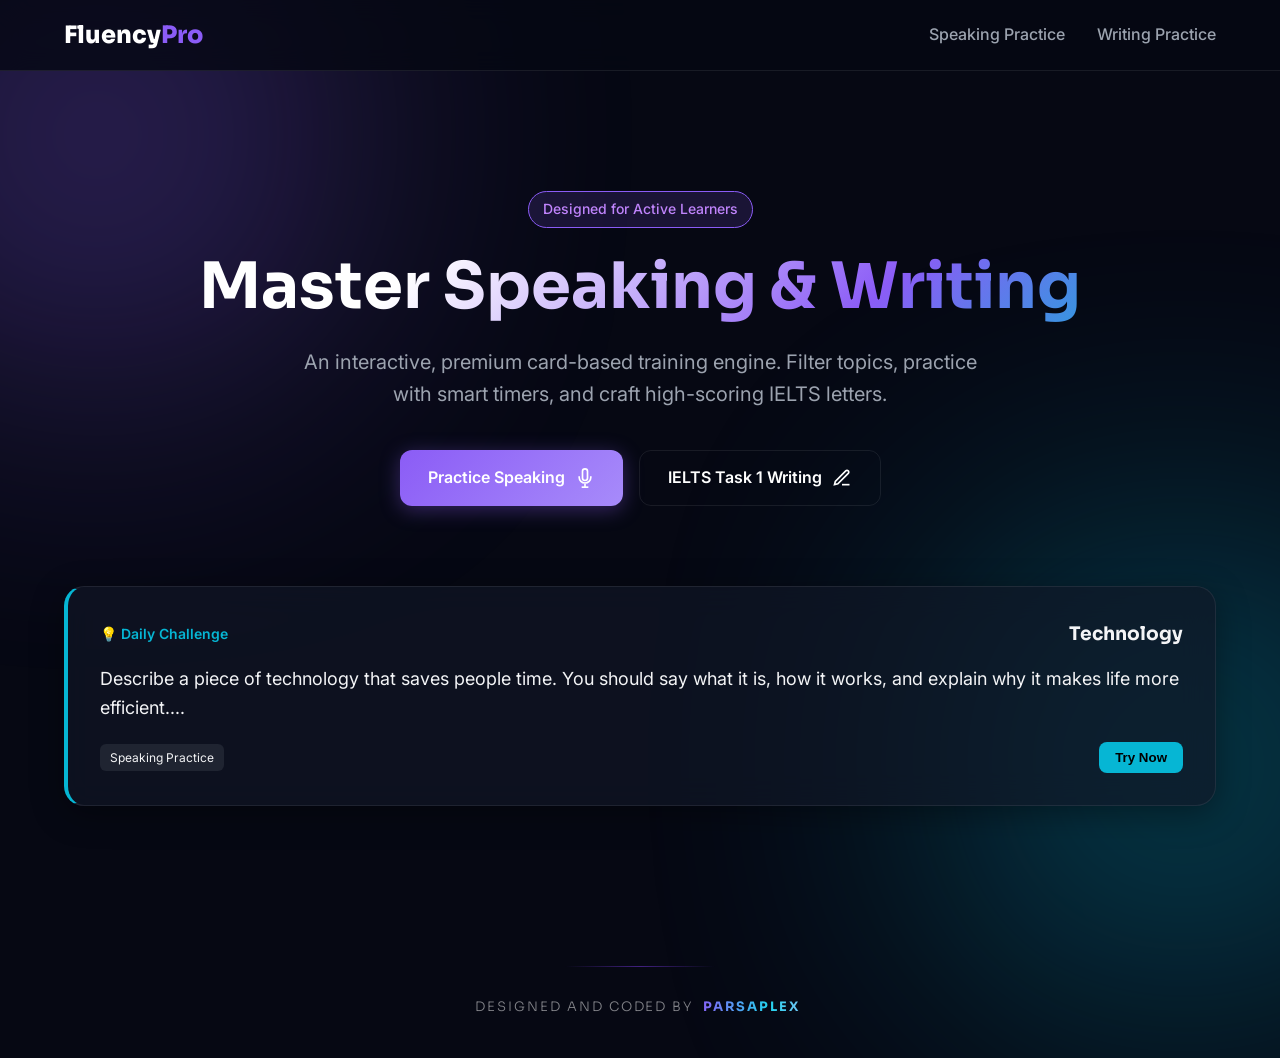
==== commit d541c282: "Update index.html" ====
--- a/index.html
+++ b/index.html
@@ -100,35 +100,5 @@
         </div>
     </div>
 </footer>
-
-<div id="mobile-blocker">
-<main>
-<svg class="face" viewBox="0 0 320 380" width="320" height="380">
-<g fill="none" stroke="currentcolor" stroke-linecap="round" stroke-linejoin="round" stroke-width="25">
-
-<g class="face__eyes" transform="translate(0,112.5)">
-<g transform="translate(15,0)">
-<polyline class="face__eye-lid" points="37,0 0,120 75,120"/>
-<polyline class="face__pupil" points="55,120 55,155" stroke-dasharray="35 35"/>
-</g>
-
-<g transform="translate(230,0)">
-<polyline class="face__eye-lid" points="37,0 0,120 75,120"/>
-<polyline class="face__pupil" points="55,120 55,155" stroke-dasharray="35 35"/>
-</g>
-</g>
-
-<rect class="face__nose" rx="4" ry="4" x="132.5" y="112.5" width="55" height="155"/>
-
-<g stroke-dasharray="102 102" transform="translate(65,334)">
-<path class="face__mouth-left" d="M0 30 C0 30 40 0 95 0" stroke-dashoffset="-102"/>
-<path class="face__mouth-right" d="M95 0 C150 0 190 30 190 30" stroke-dashoffset="102"/>
-</g>
-
-</g>
-</svg>
-</main>
-</div>
-
 </body>
 </html>
